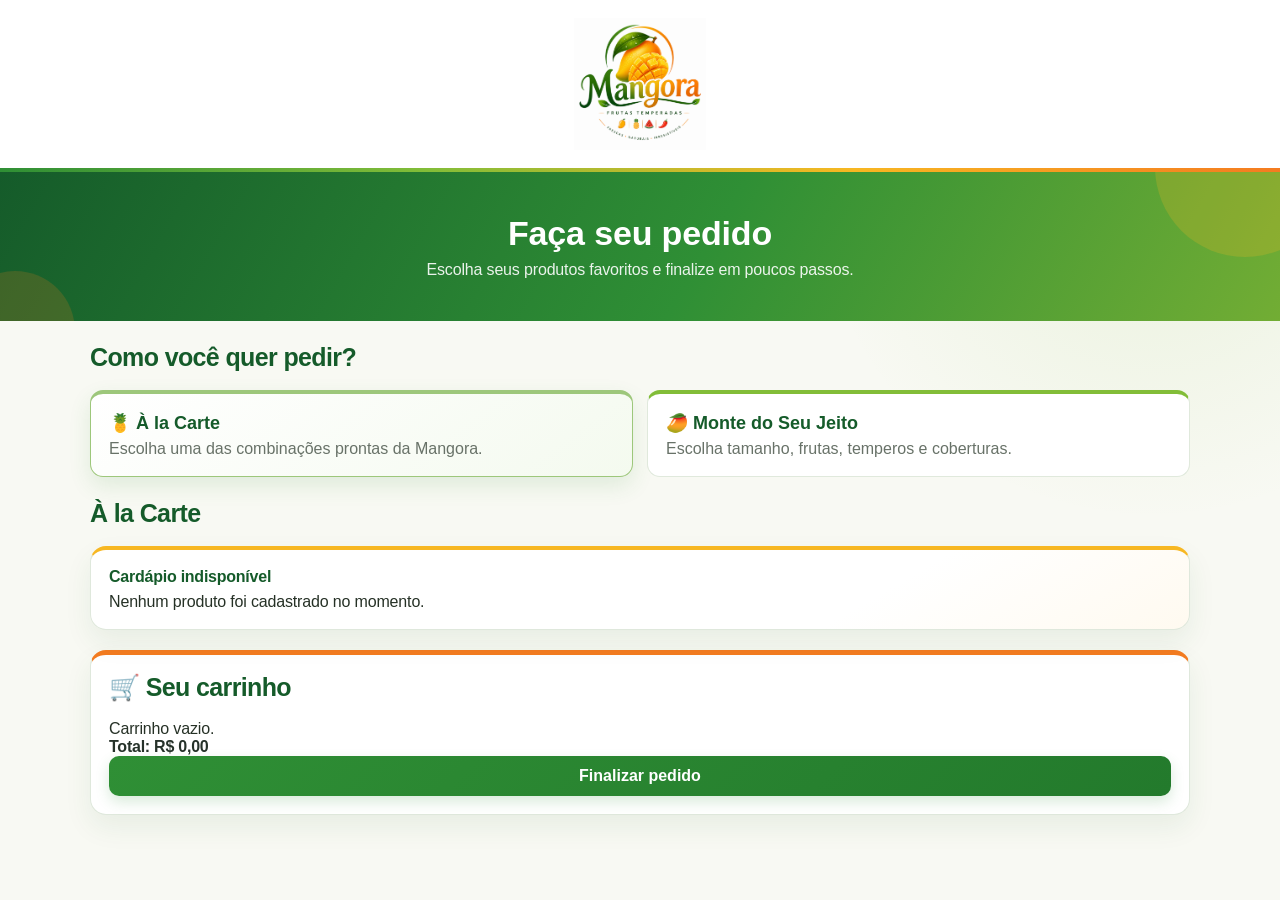
==== cliente.html @ 464d4a9b "Add files via upload" ====
<!DOCTYPE html>
<html lang="pt-BR">
<head>
  <meta charset="UTF-8">
  <meta name="viewport" content="width=device-width, initial-scale=1.0">
  <title>Mangora - Faça seu pedido</title>
  <link rel="stylesheet" href="style.css">
</head>
<body class="site-cliente">

  <header class="cliente-topo">
    <img src="img/logo.png" alt="Mangora Frutas Temperadas" class="cliente-logo">
  </header>

  <section class="hero-cliente">
    <h1>Faça seu pedido</h1>
    <p>Escolha seus produtos favoritos e finalize em poucos passos.</p>
  </section>

  <main class="cliente-main">

    <section><h2>Como você quer pedir?</h2>
      <div class="modo-pedido">
        <button class="modo-card ativo" id="btnCarte" onclick="abrirModo('carte')"><strong>🍍 À la Carte</strong><span>Escolha uma das combinações prontas da Mangora.</span></button>
        <button class="modo-card" id="btnMonte" onclick="abrirModo('monte')"><strong>🥭 Monte do Seu Jeito</strong><span>Escolha tamanho, frutas, temperos e coberturas.</span></button>
      </div>
    </section>
    <section id="areaMonte" class="configurador" style="display:none;"><h2>Monte do Seu Jeito</h2>
      <div class="passo"><h3>1. Tamanho</h3><label><input type="radio" name="tamanhoMonte" value="400" checked onchange="atualizarResumoMonte()"> 400 ml</label> <label><input type="radio" name="tamanhoMonte" value="500" onchange="atualizarResumoMonte()"> 500 ml</label></div>
      <div class="passo"><h3>2. Frutas <small>até 2 inclusas</small></h3><div id="opcoesFrutas" class="grade-opcoes"></div></div>
      <div class="passo"><h3>3. Temperos <small>até 3 inclusos</small></h3><div id="opcoesTemperos" class="grade-opcoes"></div></div>
      <div class="passo"><h3>4. Coberturas <small>até 2 inclusas</small></h3><div id="opcoesCoberturas" class="grade-opcoes"></div></div>
      <div class="resumo-monte"><h3>Resumo</h3><div id="resumoMonte"></div><strong id="precoMonte"></strong><button class="cliente-acao" onclick="adicionarMonteCarrinho()">Adicionar ao carrinho</button></div>
    </section>
    <section id="areaCarte"><h2>À la Carte</h2><div id="listaProdutos"></div></section>

    <section class="carrinho-box">
      <h2>🛒 Seu carrinho</h2>
      <div id="itensCarrinho">
        <p>Carrinho vazio.</p>
      </div>

      <h3 id="valorTotal">Total: R$ 0,00</h3>

      <button class="cliente-acao" onclick="abrirFormulario()">Finalizar pedido</button>
    </section>

    <section id="formPedido" class="form-box" style="display:none;">
      <h2>Dados do pedido</h2>

      <input id="nome" placeholder="Nome">
      <input id="telefone" placeholder="WhatsApp">
      <input id="endereco" placeholder="Endereço">

      <select id="pagamento">
        <option value="Pix">Pix</option>
        <option value="Dinheiro">Dinheiro</option>
        <option value="Cartão">Cartão</option>
      </select>

      <textarea id="observacao" placeholder="Observações do pedido"></textarea>

      <button class="cliente-acao" onclick="enviarPedido()">Enviar pedido</button>
    </section>

    <section id="confirmacaoPedido" class="confirmacao-box" style="display:none;">
      <h2>🥭 Pedido recebido!</h2>
      <h3 id="numeroPedido"></h3>
      <div class="status-box" id="statusPedido">🟢 Recebido</div>

      <button class="cliente-acao" style="margin-top:14px;" onclick="acompanharPedido()">
        Acompanhar meu pedido
      </button>
    </section>

  </main>

  <script src="cloud-config.js"></script>
  <script src="cloud-db.js"></script>
  <script src="cliente.js"></script>
  <script src="cloud-cliente.js"></script>

<div id="toastCliente" class="toast-cliente" role="status" aria-live="polite"></div>

<button id="carrinhoFlutuante" class="carrinho-flutuante" onclick="irParaCarrinho()" aria-label="Ir para o carrinho">
  🛒 <span>Carrinho</span> <strong id="contadorCarrinhoFlutuante">0</strong>
</button>
</body>
</html>
---- style.css ----
:root{
  --verde-escuro:#155b2a;
  --verde:#2f8f35;
  --verde-claro:#82bd38;
  --laranja:#f47b20;
  --amarelo:#f7b722;
  --cinza-lateral:#e8eaed;
  --cinza-fundo:#f5f6f7;
  --cinza-borda:#dde1e5;
  --texto:#242424;
  --texto-suave:#6f7479;
  --branco:#ffffff;
  --vermelho:#d84a4a;
  --sombra:0 10px 28px rgba(28,40,31,.08);
}

*{
  box-sizing:border-box;
  margin:0;
  padding:0;
}

html{
  scroll-behavior:smooth;
}

body{
  min-height:100vh;
  background:var(--cinza-fundo);
  color:var(--texto);
  font-family:Arial, Helvetica, sans-serif;
}

button,
input,
select,
textarea{
  font:inherit;
}

button{
  cursor:pointer;
}

.admin-body{
  display:flex;
}

.sidebar{
  width:250px;
  min-height:100vh;
  position:fixed;
  left:0;
  top:0;
  bottom:0;
  background:linear-gradient(180deg,#eef0f2,#e4e7e9);
  border-right:1px solid var(--cinza-borda);
  padding:20px 14px;
  display:flex;
  flex-direction:column;
  z-index:20;
}

.brand-box{
  background:var(--branco);
  border-radius:20px;
  padding:12px;
  margin-bottom:20px;
  box-shadow:0 4px 16px rgba(0,0,0,.05);
}

.brand-logo{
  width:100%;
  max-height:170px;
  object-fit:contain;
  display:block;
}

.side-nav{
  display:flex;
  flex-direction:column;
  gap:7px;
}

.nav-btn{
  width:100%;
  text-align:left;
  border:0;
  border-radius:12px;
  background:transparent;
  padding:13px 14px;
  color:var(--texto);
  font-weight:700;
  transition:.2s;
}

.nav-btn:hover{
  background:rgba(255,255,255,.72);
}

.nav-btn.ativo{
  background:var(--branco);
  color:var(--verde-escuro);
  box-shadow:0 4px 14px rgba(0,0,0,.06);
  border-right:4px solid var(--verde);
}

.sidebar-footer{
  margin-top:auto;
  color:var(--verde-escuro);
  font-size:12px;
  font-weight:700;
  text-align:center;
  padding:12px 6px 4px;
}

.app-shell{
  width:calc(100% - 250px);
  margin-left:250px;
  min-height:100vh;
  display:flex;
  flex-direction:column;
}

.topbar{
  background:var(--branco);
  border-bottom:1px solid var(--cinza-borda);
  padding:20px 28px;
  display:flex;
  align-items:center;
  justify-content:space-between;
  gap:20px;
  position:sticky;
  top:0;
  z-index:10;
}

.topbar h1{
  color:var(--verde-escuro);
  font-size:26px;
}

.topbar p{
  color:var(--texto-suave);
  margin-top:4px;
  font-size:13px;
}

.link-cliente{
  text-decoration:none;
  color:var(--branco);
  background:linear-gradient(135deg,var(--laranja),var(--amarelo));
  padding:11px 16px;
  border-radius:10px;
  font-weight:800;
  white-space:nowrap;
}

main{
  width:min(1500px,96%);
  margin:24px auto;
  flex:1;
}

.tela{
  min-height:300px;
}

.oculto{
  display:none !important;
}

h2{
  color:var(--verde-escuro);
  margin-bottom:20px;
  font-size:26px;
}

h3{
  color:var(--texto);
}

.cards{
  display:grid;
  grid-template-columns:repeat(auto-fit,minmax(190px,1fr));
  gap:16px;
  margin-bottom:20px;
}

.card{
  background:var(--branco);
  border:1px solid var(--cinza-borda);
  border-radius:18px;
  padding:20px;
  box-shadow:var(--sombra);
  border-left:6px solid var(--verde);
}

.card.laranja{
  border-left-color:var(--laranja);
}

.card.amarelo{
  border-left-color:var(--amarelo);
}

.card span{
  display:block;
  color:var(--texto-suave);
  font-size:13px;
  font-weight:700;
  margin-bottom:10px;
}

.card strong{
  color:var(--verde-escuro);
  font-size:26px;
}

.bloco{
  background:var(--branco);
  border:1px solid var(--cinza-borda);
  border-radius:18px;
  padding:20px;
  box-shadow:var(--sombra);
  margin-bottom:20px;
}

.bloco-topo{
  display:flex;
  justify-content:space-between;
  align-items:center;
  gap:12px;
  margin-bottom:14px;
}

.texto-suave{
  color:var(--texto-suave);
  line-height:1.6;
}

.formulario{
  display:flex;
  flex-wrap:wrap;
  gap:10px;
  margin:16px 0 20px;
}

input,
select,
textarea{
  border:1px solid var(--cinza-borda);
  background:var(--branco);
  border-radius:10px;
  padding:11px 12px;
  min-width:175px;
  flex:1;
}

input:focus,
select:focus,
textarea:focus{
  outline:none;
  border-color:var(--verde);
  box-shadow:0 0 0 3px rgba(47,143,53,.10);
}

.formulario button,
.final-pedido button,
.btn-secundario,
.acoes-backup button{
  border:none;
  color:var(--branco);
  background:linear-gradient(135deg,var(--verde),var(--verde-escuro));
  padding:11px 16px;
  border-radius:10px;
  font-weight:800;
}

.btn-secundario{
  background:var(--branco);
  color:var(--laranja);
  border:1px solid var(--laranja);
}

.tabela-wrap{
  overflow:auto;
}

table{
  width:100%;
  border-collapse:collapse;
  background:var(--branco);
}

th{
  background:var(--verde-escuro);
  color:var(--branco);
  padding:12px 10px;
  text-align:center;
  font-size:13px;
}

td{
  padding:12px 10px;
  text-align:center;
  border-bottom:1px solid var(--cinza-borda);
  font-size:13px;
  vertical-align:middle;
}

tbody tr:hover{
  background:#fafbfa;
}

.btn-excluir,
.btn-status,
.btn-whatsapp,
.btn-imprimir{
  border:none;
  color:white;
  padding:7px 10px;
  border-radius:8px;
  margin:2px;
  font-size:12px;
  font-weight:700;
}

.btn-excluir{ background:var(--vermelho); }
.btn-status{ background:var(--laranja); }
.btn-whatsapp{ background:#24b85a; }
.btn-imprimir{ background:#555b61; }

.final-pedido{
  margin-top:16px;
  display:flex;
  align-items:center;
  gap:12px;
  flex-wrap:wrap;
}

.final-pedido h3{
  margin-right:auto;
  color:var(--verde-escuro);
}

.grid-cozinha{
  display:grid;
  grid-template-columns:repeat(auto-fit,minmax(260px,1fr));
  gap:15px;
}

.pedido-cozinha{
  background:var(--branco);
  border:1px solid var(--cinza-borda);
  border-left:6px solid var(--laranja);
  border-radius:16px;
  padding:18px;
  box-shadow:var(--sombra);
}

.pedido-cozinha h3{
  color:var(--verde-escuro);
  margin-bottom:10px;
}

.pedido-cozinha p{
  margin:6px 0;
  line-height:1.45;
}

.pedido-cozinha button{
  margin-top:12px;
  border:none;
  background:var(--verde);
  color:white;
  padding:10px 14px;
  border-radius:9px;
  font-weight:800;
}

.acoes-backup{
  display:flex;
  gap:10px;
  margin-top:18px;
  flex-wrap:wrap;
}

.btn-arquivo{
  background:var(--laranja);
  color:white;
  padding:11px 16px;
  border-radius:10px;
  font-weight:800;
  cursor:pointer;
}

footer{
  text-align:center;
  color:var(--texto-suave);
  padding:24px 15px;
  font-size:12px;
}

/* PÁGINA DO CLIENTE */
.site-cliente{
  background:#f7f7f5;
}

.cliente-topo{
  background:var(--branco);
  border-bottom:1px solid var(--cinza-borda);
  text-align:center;
  padding:16px;
}

.cliente-logo{
  width:180px;
  max-height:120px;
  object-fit:contain;
}

.hero-cliente{
  background:linear-gradient(135deg,var(--verde-escuro),var(--verde));
  color:white;
  text-align:center;
  padding:34px 16px;
}

.hero-cliente h1{
  margin-bottom:8px;
}

.cliente-main{
  width:min(1100px,94%);
  margin:22px auto;
}

#listaProdutos{
  display:grid;
  grid-template-columns:repeat(auto-fit,minmax(220px,1fr));
  gap:16px;
}

.produto-card{
  background:white;
  border:1px solid var(--cinza-borda);
  border-radius:16px;
  box-shadow:var(--sombra);
  padding:18px;
}

.produto-card h3{
  color:var(--verde-escuro);
  margin-bottom:7px;
}

.produto-card .preco{
  font-size:22px;
  font-weight:800;
  color:var(--laranja);
  margin:10px 0;
}

.produto-card button,
.cliente-acao{
  width:100%;
  border:none;
  background:var(--verde);
  color:white;
  border-radius:10px;
  padding:11px 14px;
  font-weight:800;
}

.carrinho-box,
.form-box,
.confirmacao-box,
.acompanhar-box{
  background:white;
  border:1px solid var(--cinza-borda);
  border-radius:16px;
  padding:18px;
  box-shadow:var(--sombra);
  margin-top:20px;
}

.item-carrinho{
  border-bottom:1px solid var(--cinza-borda);
  padding:10px 0;
}

.item-carrinho:last-child{
  border-bottom:0;
}

.item-carrinho button{
  border:none;
  background:var(--vermelho);
  color:white;
  padding:6px 9px;
  border-radius:7px;
  margin-top:6px;
}

.form-box input,
.form-box select,
.form-box textarea,
.acompanhar-box input{
  width:100%;
  margin-bottom:10px;
}

.form-box textarea{
  min-height:85px;
  resize:vertical;
}

.status-box{
  padding:14px;
  border-radius:12px;
  margin-top:12px;
  background:#eef8ef;
  color:var(--verde-escuro);
  font-weight:800;
}

@media(max-width:850px){
  .sidebar{
    width:205px;
  }

  .app-shell{
    width:calc(100% - 205px);
    margin-left:205px;
  }

  .topbar{
    align-items:flex-start;
    flex-direction:column;
  }
}

@media(max-width:680px){
  .admin-body{
    display:block;
  }

  .sidebar{
    position:relative;
    width:100%;
    min-height:auto;
  }

  .brand-box{
    max-width:220px;
    margin:0 auto 16px;
  }

  .side-nav{
    display:grid;
    grid-template-columns:repeat(2,1fr);
  }

  .sidebar-footer{
    display:none;
  }

  .app-shell{
    width:100%;
    margin-left:0;
  }

  .topbar{
    position:relative;
  }

  .link-cliente{
    width:100%;
    text-align:center;
  }

  main{
    width:94%;
  }

  .formulario{
    flex-direction:column;
  }

  .formulario input,
  .formulario select,
  .formulario button{
    width:100%;
    min-width:0;
  }

  .final-pedido{
    flex-direction:column;
    align-items:stretch;
  }

  .final-pedido h3{
    margin-right:0;
  }
}
.opcoes-resumo{display:grid;gap:12px}.opcoes-resumo>div{border:1px solid var(--cinza-borda);border-radius:12px;padding:14px;background:#fafbfa}.opcoes-resumo p{color:var(--texto-suave);margin-top:5px;line-height:1.5}.modo-pedido{display:grid;grid-template-columns:repeat(2,1fr);gap:14px;margin-bottom:20px}.modo-card{border:2px solid var(--cinza-borda);background:white;border-radius:16px;padding:18px;text-align:left}.modo-card strong{display:block;color:var(--verde-escuro);font-size:18px;margin-bottom:6px}.modo-card span{color:var(--texto-suave)}.modo-card.ativo{border-color:var(--verde);box-shadow:0 7px 20px rgba(47,143,53,.12)}.configurador{background:white;border:1px solid var(--cinza-borda);border-radius:18px;padding:20px;box-shadow:var(--sombra)}.passo{padding:16px 0;border-bottom:1px solid var(--cinza-borda)}.passo h3{color:var(--verde-escuro);margin-bottom:12px}.passo h3 small{color:var(--texto-suave);font-weight:normal}.grade-opcoes{display:grid;grid-template-columns:repeat(auto-fit,minmax(170px,1fr));gap:9px}.opcao-check{border:1px solid var(--cinza-borda);border-radius:10px;padding:11px;background:#fafbfa;display:flex;align-items:center;gap:8px;cursor:pointer}.opcao-check input{flex:none;min-width:auto;accent-color:var(--verde)}.resumo-monte{margin-top:18px;background:#f4f8f4;border:1px solid #dce9dc;border-radius:14px;padding:16px}.resumo-monte p{margin:6px 0;line-height:1.45}#precoMonte{display:block;color:var(--laranja);font-size:20px;margin:12px 0}.detalhes-item{color:var(--texto-suave);font-size:12px;margin:5px 0;line-height:1.4}@media(max-width:680px){.modo-pedido{grid-template-columns:1fr}}
.produto-carte{display:flex;gap:14px;background:#fff;border:1px solid var(--cinza-borda);border-radius:16px;padding:16px;margin:12px 0;box-shadow:var(--sombra)}
.produto-carte-emoji{font-size:34px}.produto-carte-info{flex:1}.produto-carte-info h3{color:var(--verde-escuro);margin-bottom:5px}.produto-carte-info p{color:var(--texto-suave);line-height:1.45}
.tamanhos-carte{display:flex;gap:10px;flex-wrap:wrap;margin-top:12px}.tamanhos-carte button{background:#f7faf7;border:1px solid #d8e6d8;color:var(--verde-escuro);border-radius:10px;padding:10px 14px}.tamanhos-carte button strong{display:block;color:var(--laranja);margin-top:3px}
.precos-carte-admin{display:grid;gap:9px;margin:14px 0}.linha-preco-carte{display:grid;grid-template-columns:minmax(180px,1fr) 130px 130px;gap:10px;align-items:center;padding:10px;border:1px solid var(--cinza-borda);border-radius:10px;background:#fafbfa}.linha-preco-carte input{width:100%}
@media(max-width:680px){.linha-preco-carte{grid-template-columns:1fr 1fr}.linha-preco-carte strong{grid-column:1/-1}.produto-carte{align-items:flex-start}}


/* =========================================================
   MANGORA V5 - PRODUTOS CENTRALIZADOS
   ========================================================= */
.seletor-produtos-admin{
  display:grid;
  grid-template-columns:repeat(2,minmax(0,1fr));
  gap:14px;
  margin:14px 0 22px;
}

.produto-tipo-btn{
  border:2px solid var(--cinza-borda);
  background:#fff;
  border-radius:16px;
  padding:18px;
  text-align:left;
  cursor:pointer;
  transition:.2s;
}

.produto-tipo-btn strong{
  display:block;
  color:var(--verde-escuro);
  font-size:18px;
  margin-bottom:6px;
}

.produto-tipo-btn span{
  color:var(--texto-suave);
  line-height:1.4;
}

.produto-tipo-btn.ativo{
  border-color:var(--verde);
  box-shadow:0 7px 20px rgba(47,143,53,.12);
  background:#f8fbf8;
}

#produtosCarteAdmin,
#produtosMonteAdmin{
  animation:fadeProdutos .18s ease;
}

@keyframes fadeProdutos{
  from{opacity:.35;transform:translateY(4px)}
  to{opacity:1;transform:translateY(0)}
}

@media(max-width:680px){
  .seletor-produtos-admin{
    grid-template-columns:1fr;
  }
}


/* =========================================================
   MANGORA V6 - ORGANIZAÇÃO CORRETA DE PRODUTOS
   ========================================================= */
.receitas-admin{
  display:grid;
  grid-template-columns:repeat(2,minmax(0,1fr));
  gap:10px;
  margin-top:16px;
}

.receita-admin{
  border:1px solid var(--cinza-borda);
  border-radius:12px;
  background:#fafbfa;
  padding:13px;
}

.receita-admin strong{
  display:block;
  color:var(--verde-escuro);
  margin-bottom:5px;
}

.receita-admin span{
  display:block;
  color:var(--texto-suave);
  line-height:1.45;
  font-size:14px;
}

.cabecalho-bloco-produto{
  display:flex;
  justify-content:space-between;
  align-items:flex-start;
  gap:16px;
}

@media(max-width:680px){
  .receitas-admin{
    grid-template-columns:1fr;
  }
}


/* MANGORA V7 - escolha simples do modo de pedido */
.modo-pedido{
  display:grid;
  grid-template-columns:repeat(2,minmax(0,1fr));
  gap:14px;
  margin:14px 0 22px;
}
.modo-card{
  cursor:pointer;
  transition:.2s ease;
}
.modo-card.ativo{
  border-color:#2f8f35;
  background:#f6fbf6;
  box-shadow:0 7px 20px rgba(47,143,53,.14);
}
@media(max-width:680px){
  .modo-pedido{grid-template-columns:1fr;}
}


/* =========================================================
   MANGORA V8 - UX DO CLIENTE
   ========================================================= */
.toast-cliente{
  position:fixed;
  left:50%;
  bottom:92px;
  transform:translate(-50%,20px);
  z-index:9999;
  background:#155b2a;
  color:#fff;
  padding:12px 18px;
  border-radius:999px;
  font-weight:700;
  box-shadow:0 10px 30px rgba(0,0,0,.20);
  opacity:0;
  pointer-events:none;
  transition:.22s ease;
  max-width:calc(100vw - 32px);
  text-align:center;
}

.toast-cliente.mostrar{
  opacity:1;
  transform:translate(-50%,0);
}

.contador-carrinho{
  display:inline-flex;
  align-items:center;
  justify-content:center;
  min-width:26px;
  height:26px;
  padding:0 8px;
  border-radius:999px;
  background:#f47b20;
  color:#fff;
  font-size:14px;
  vertical-align:middle;
}

.carrinho-flutuante{
  display:none;
  position:fixed;
  right:16px;
  bottom:16px;
  z-index:9998;
  border:0;
  border-radius:999px;
  background:#155b2a;
  color:#fff;
  padding:13px 17px;
  font-weight:800;
  box-shadow:0 10px 28px rgba(0,0,0,.22);
  cursor:pointer;
}

.carrinho-flutuante strong{
  display:inline-flex;
  align-items:center;
  justify-content:center;
  min-width:24px;
  height:24px;
  padding:0 7px;
  margin-left:5px;
  border-radius:999px;
  background:#f47b20;
}

.carrinho-flutuante.tem-itens{
  animation:pulsoCarrinho .28s ease;
}

button.adicionado{
  background:#2f8f35 !important;
  color:#fff !important;
}

@keyframes pulsoCarrinho{
  0%{transform:scale(1)}
  50%{transform:scale(1.07)}
  100%{transform:scale(1)}
}

@media(max-width:760px){
  .carrinho-flutuante{
    display:flex;
    align-items:center;
    gap:6px;
  }

  body{
    padding-bottom:84px;
  }
}


/* MANGORA V9 - detalhes do Monte do Seu Jeito no painel */
.item-pedido-admin{
  margin-bottom:8px;
}
.item-pedido-admin:last-child{
  margin-bottom:0;
}
.detalhes-pedido-admin{
  margin-top:4px;
  padding:7px 9px;
  border-left:3px solid #f47b20;
  background:#fff8f2;
  border-radius:6px;
  font-size:13px;
  line-height:1.45;
  color:#4f5853;
}
.item-cozinha-detalhado{
  margin:10px 0;
  padding-bottom:8px;
  border-bottom:1px dashed #d7d7d7;
}
.item-cozinha-detalhado:last-child{
  border-bottom:0;
}

/* V10 - Pedido manual / PDV */
.tipo-atendimento-manual,.seletor-produto-manual{display:grid;grid-template-columns:1fr 1fr;gap:12px;margin:14px 0}
.tipo-manual{padding:14px;border:2px solid var(--cinza-borda);background:#fff;color:var(--verde-escuro);border-radius:12px;font-weight:800}
.tipo-manual.ativo{border-color:var(--verde);background:#f5fbf5}
.subtitulo-manual{margin:22px 0 8px;color:var(--verde-escuro)}
.manual-receitas{display:grid;gap:10px}
.receita-manual{display:flex;justify-content:space-between;gap:14px;align-items:center;padding:13px;border:1px solid var(--cinza-borda);border-radius:12px;background:#fafbfa}
.receita-manual strong,.receita-manual span{display:block}.receita-manual span{font-size:13px;color:var(--texto-suave);margin-top:4px}
.botoes-tamanho-manual{display:flex;gap:7px}.botoes-tamanho-manual button{min-width:92px}
.manual-grupo{margin:14px 0}.chips-manual{display:flex;flex-wrap:wrap;gap:8px;margin-top:8px}
.chips-manual label{padding:9px 11px;border:1px solid var(--cinza-borda);border-radius:999px;background:#fff;cursor:pointer}
.preco-manual{font-size:18px;font-weight:800;color:var(--verde-escuro);margin:14px 0}
.carrinho-manual-wrap{margin-top:20px}
@media(max-width:680px){.tipo-atendimento-manual,.seletor-produto-manual{grid-template-columns:1fr}.receita-manual{align-items:flex-start;flex-direction:column}.botoes-tamanho-manual{width:100%}.botoes-tamanho-manual button{flex:1}}


/* =========================================================
   MANGORA V11 - NOVO PEDIDO SEPARADO + FILTROS
   ========================================================= */
.titulo-tela-flex{
  display:flex;
  justify-content:space-between;
  align-items:flex-start;
  gap:16px;
  margin-bottom:12px;
}

.filtros-pedidos{
  display:flex;
  flex-wrap:wrap;
  gap:10px;
  margin:14px 0 20px;
}

.filtro-pedido{
  display:flex;
  align-items:center;
  gap:8px;
  border:2px solid var(--cinza-borda);
  background:#fff;
  color:var(--verde-escuro);
  border-radius:999px;
  padding:10px 15px;
  font-weight:800;
  cursor:pointer;
}

.filtro-pedido span{
  display:inline-flex;
  min-width:24px;
  height:24px;
  padding:0 7px;
  align-items:center;
  justify-content:center;
  border-radius:999px;
  background:#eef1ef;
  font-size:12px;
}

.filtro-pedido.ativo{
  border-color:var(--verde);
  background:#f5fbf5;
}

.filtro-pedido.ativo span{
  background:var(--verde);
  color:#fff;
}

.badge-atendimento{
  display:inline-block;
  padding:5px 8px;
  border-radius:999px;
  font-size:12px;
  font-weight:800;
  margin-bottom:5px;
}

.badge-atendimento.delivery{
  background:#eef8ef;
  color:#155b2a;
}

.badge-atendimento.mesa{
  background:#fff4e8;
  color:#a94e08;
}

.pedido-comanda{
  font-weight:800;
  color:#333;
  margin:2px 0;
}

.pedido-cliente{
  font-size:13px;
  color:var(--texto-suave);
}

.estado-vazio-pedidos{
  padding:22px;
  text-align:center;
  color:var(--texto-suave);
}

@media(max-width:680px){
  .filtros-pedidos{
    display:grid;
    grid-template-columns:1fr;
  }
  .filtro-pedido{
    justify-content:space-between;
  }
}

.btn-excluir-pedido{background:#fff;color:#b42318;border:1px solid #d92d20;margin-top:6px}.btn-excluir-pedido:hover{background:#fff1f0}


/* =========================================================
   MANGORA V15 - MODERNIZAÇÃO VISUAL PROFISSIONAL
   Sem alteração da lógica de dados da V14.
   ========================================================= */

:root{
  --verde-escuro:#164b2a;
  --verde:#2f8f46;
  --verde-claro:#80b941;
  --laranja:#ed7b22;
  --amarelo:#f2b72c;
  --cinza-lateral:#f0f2f1;
  --cinza-fundo:#f4f6f5;
  --cinza-borda:#e3e7e4;
  --texto:#1f2923;
  --texto-suave:#6e7771;
  --branco:#ffffff;
  --vermelho:#c9362b;
  --sombra:0 12px 32px rgba(25,54,34,.07);
  --sombra-hover:0 16px 40px rgba(25,54,34,.11);
}

body{
  background:
    radial-gradient(circle at 85% 0%, rgba(128,185,65,.07), transparent 28%),
    var(--cinza-fundo);
  font-family:Inter, "Segoe UI", Arial, Helvetica, sans-serif;
  letter-spacing:-.01em;
}

/* Sidebar */
.sidebar{
  width:238px;
  padding:18px 12px;
  background:#f8f9f8;
  border-right:1px solid #e5e9e6;
  box-shadow:4px 0 24px rgba(20,45,27,.035);
}

.brand-box{
  background:#fff;
  border:1px solid #e7ebe8;
  border-radius:18px;
  padding:10px 12px;
  margin-bottom:18px;
  box-shadow:none;
}

.brand-logo{
  max-height:132px;
}

.side-nav{
  gap:5px;
}

.nav-btn{
  position:relative;
  border-radius:11px;
  padding:12px 13px;
  font-size:13.5px;
  color:#4a554e;
  font-weight:750;
  border:1px solid transparent;
}

.nav-btn:hover{
  background:#fff;
  color:var(--verde-escuro);
  border-color:#e5e9e6;
}

.nav-btn.ativo{
  background:#edf7ef;
  color:var(--verde-escuro);
  border:1px solid #d9eadc;
  border-right:1px solid #d9eadc;
  box-shadow:none;
}

.nav-btn.ativo::before{
  content:"";
  position:absolute;
  left:-12px;
  top:9px;
  bottom:9px;
  width:4px;
  border-radius:0 5px 5px 0;
  background:var(--verde);
}

.sidebar-footer{
  border-top:1px solid #e6eae7;
  margin-top:auto;
  padding-top:15px;
  color:#748078;
  font-size:11px;
  letter-spacing:.02em;
}

/* Shell / topbar */
.app-shell{
  width:calc(100% - 238px);
  margin-left:238px;
}

.topbar{
  min-height:88px;
  padding:16px 30px;
  background:rgba(255,255,255,.94);
  backdrop-filter:blur(10px);
  border-bottom:1px solid #e9ecea;
}

.topbar-copy{
  min-width:0;
}

.topbar-eyebrow,
.section-kicker{
  display:block;
  color:var(--verde);
  font-size:10.5px;
  font-weight:900;
  letter-spacing:.13em;
  margin-bottom:4px;
}

.topbar h1{
  font-size:23px;
  line-height:1.12;
  color:#173d27;
}

.topbar p{
  font-size:12.5px;
  margin-top:4px;
}

.topbar-actions{
  display:flex;
  align-items:center;
  gap:10px;
}

.versao-pill{
  border:1px solid #dce7df;
  background:#f4f8f5;
  color:var(--verde-escuro);
  border-radius:999px;
  padding:7px 10px;
  font-size:11px;
  font-weight:900;
}

.link-cliente{
  background:var(--verde-escuro);
  border:1px solid var(--verde-escuro);
  box-shadow:0 6px 15px rgba(22,75,42,.12);
  padding:10px 14px;
  border-radius:9px;
  font-size:12.5px;
}

.link-cliente:hover{
  background:#103b20;
}

main{
  width:min(1480px,94%);
  margin:26px auto 34px;
}

.section-heading{
  display:flex;
  justify-content:space-between;
  align-items:flex-end;
  gap:20px;
  margin-bottom:20px;
}

.section-heading h2,
.titulo-tela-flex h2{
  margin-bottom:4px;
}

.section-heading p,
.titulo-tela-flex p{
  color:var(--texto-suave);
  font-size:13px;
}

h2{
  font-size:25px;
  letter-spacing:-.025em;
  color:#173d27;
  margin-bottom:18px;
}

h3{
  font-size:16px;
  letter-spacing:-.015em;
  color:#26322a;
}

/* Cards */
.cards{
  gap:14px;
  margin-bottom:18px;
}

.card{
  position:relative;
  overflow:hidden;
  min-height:124px;
  border:1px solid #e6eae7;
  border-left:1px solid #e6eae7;
  border-radius:15px;
  padding:18px;
  box-shadow:none;
  transition:.2s ease;
}

.card:hover{
  transform:translateY(-2px);
  box-shadow:var(--sombra-hover);
}

.dashboard-card::after{
  content:"";
  position:absolute;
  width:62px;
  height:62px;
  border-radius:50%;
  right:-18px;
  top:-18px;
  background:rgba(47,143,70,.07);
}

.dashboard-card.laranja::after{background:rgba(237,123,34,.08)}
.dashboard-card.amarelo::after{background:rgba(242,183,44,.10)}

.card span{
  font-size:11.5px;
  text-transform:uppercase;
  letter-spacing:.06em;
  margin-bottom:13px;
}

.card strong{
  display:block;
  max-width:100%;
  color:#173d27;
  font-size:25px;
  line-height:1.1;
}

/* Main panels */
.bloco{
  border:1px solid #e6eae7;
  border-radius:15px;
  padding:19px;
  box-shadow:none;
  margin-bottom:18px;
}

.bloco:hover{
  box-shadow:0 10px 30px rgba(25,54,34,.045);
}

.bloco-topo{
  padding-bottom:12px;
  border-bottom:1px solid #eef0ef;
  margin-bottom:14px;
}

/* Forms */
.formulario{
  gap:9px;
}

input,
select,
textarea{
  min-height:42px;
  border:1px solid #dfe5e1;
  border-radius:9px;
  padding:10px 11px;
  color:#253028;
  box-shadow:0 1px 1px rgba(0,0,0,.015);
}

input::placeholder,
textarea::placeholder{
  color:#9aa19c;
}

input:focus,
select:focus,
textarea:focus{
  border-color:#73ae7e;
  box-shadow:0 0 0 3px rgba(47,143,70,.10);
}

button{
  transition:transform .12s ease, box-shadow .12s ease, background .12s ease;
}

button:active{
  transform:translateY(1px);
}

.formulario button,
.final-pedido button,
.acoes-backup button{
  background:var(--verde-escuro);
  border-radius:9px;
  box-shadow:none;
}

.formulario button:hover,
.final-pedido button:hover,
.acoes-backup button:hover{
  background:#103b20;
}

/* Tables */
.tabela-wrap{
  border:1px solid #e6eae7;
  border-radius:12px;
  background:#fff;
}

table{
  border-collapse:separate;
  border-spacing:0;
}

th{
  background:#f7f9f7;
  color:#617067;
  border-bottom:1px solid #dfe5e1;
  padding:11px 10px;
  font-size:10.5px;
  text-transform:uppercase;
  letter-spacing:.055em;
  font-weight:900;
}

th:first-child{border-top-left-radius:11px}
th:last-child{border-top-right-radius:11px}

td{
  padding:13px 10px;
  border-bottom:1px solid #edf0ee;
  font-size:12.5px;
  color:#37423b;
}

tbody tr:last-child td{
  border-bottom:0;
}

tbody tr:hover{
  background:#fbfcfb;
}

/* Action buttons */
.btn-excluir,
.btn-status,
.btn-whatsapp,
.btn-imprimir,
.btn-excluir-pedido{
  border-radius:7px;
  padding:7px 9px;
  font-size:11px;
  font-weight:850;
}

.btn-status{
  background:#fff5e9;
  color:#a64b0b;
  border:1px solid #f2d3af;
}

.btn-whatsapp{
  background:#eefaf2;
  color:#158143;
  border:1px solid #cbead5;
}

.btn-imprimir{
  background:#f1f3f2;
  color:#4d5851;
  border:1px solid #dfe4e1;
}

.btn-excluir,
.btn-excluir-pedido{
  background:#fff3f2;
  color:#b72e24;
  border:1px solid #f0c9c6;
}

.btn-status:hover{background:#ffecd7}
.btn-whatsapp:hover{background:#e3f7e9}
.btn-imprimir:hover{background:#e8ebe9}
.btn-excluir:hover,
.btn-excluir-pedido:hover{background:#fde8e6}

/* Secondary button */
.btn-secundario{
  border:1px solid #dce5df;
  background:#fff;
  color:var(--verde-escuro);
  border-radius:8px;
  font-size:11.5px;
  padding:8px 11px;
}

.btn-secundario:hover{
  background:#f3f8f4;
}

/* Product selectors */
.produto-tipo-btn,
.modo-card,
.tipo-manual{
  border:1px solid #e2e7e4;
  border-radius:13px;
  box-shadow:none;
}

.produto-tipo-btn:hover,
.modo-card:hover,
.tipo-manual:hover{
  border-color:#bcd5c1;
  background:#fafcfa;
}

.produto-tipo-btn.ativo,
.modo-card.ativo,
.tipo-manual.ativo{
  background:#edf7ef;
  border-color:#a9cfb1;
  box-shadow:inset 0 0 0 1px rgba(47,143,70,.08);
}

.receita-admin,
.opcoes-resumo>div,
.receita-manual{
  background:#fbfcfb;
  border-color:#e4e8e5;
}

.receita-admin:hover,
.receita-manual:hover{
  border-color:#cddbd0;
}

/* Filters */
.filtros-pedidos{
  margin-top:8px;
}

.filtro-pedido{
  border:1px solid #e0e6e2;
  background:#fff;
  border-radius:9px;
  padding:9px 12px;
  font-size:12px;
}

.filtro-pedido.ativo{
  background:#edf7ef;
  border-color:#afd0b5;
  color:#173d27;
}

.filtro-pedido span{
  height:21px;
  min-width:21px;
  font-size:10.5px;
}

/* Manual order / PDV light polish */
.tipo-atendimento-manual,
.seletor-produto-manual{
  gap:10px;
}

.tipo-manual{
  min-height:54px;
}

.subtitulo-manual{
  font-size:13px;
  text-transform:uppercase;
  letter-spacing:.05em;
  color:#627068;
}

.receita-manual{
  padding:12px 13px;
}

.botoes-tamanho-manual button{
  background:#f2f8f3;
  color:#174c2a;
  border:1px solid #d4e4d7;
  border-radius:8px;
}

.botoes-tamanho-manual button:hover{
  background:#e8f4ea;
}

.chips-manual label{
  border:1px solid #e0e5e2;
  background:#fbfcfb;
  font-size:12px;
  padding:8px 10px;
}

.preco-manual{
  font-size:17px;
}

/* Kitchen */
.grid-cozinha{
  gap:13px;
}

.pedido-cozinha{
  border:1px solid #e3e8e5;
  border-left:4px solid var(--laranja);
  border-radius:14px;
  padding:16px;
  box-shadow:none;
}

.pedido-cozinha:hover{
  box-shadow:var(--sombra);
}

.pedido-cozinha button{
  background:var(--verde-escuro);
  border-radius:8px;
  font-size:12px;
}

/* Badges */
.badge-atendimento{
  padding:5px 8px;
  font-size:10.5px;
  letter-spacing:.03em;
}

.badge-atendimento.delivery{
  background:#ecf7ef;
  color:#176033;
}

.badge-atendimento.mesa{
  background:#fff3e6;
  color:#a45210;
}

/* Finance / configuration */
.linha-preco-carte{
  background:#fbfcfb;
  border-color:#e5e9e6;
}

.opcoes-resumo{
  grid-template-columns:repeat(3,minmax(0,1fr));
}

/* Empty states */
.estado-vazio-pedidos{
  padding:28px 20px;
  font-size:12.5px;
}

/* Desktop density */
@media(min-width:1100px){
  .dashboard-cards{
    grid-template-columns:repeat(4,1fr);
  }
}

/* Tablet */
@media(max-width:850px){
  .sidebar{
    width:205px;
  }
  .app-shell{
    width:calc(100% - 205px);
    margin-left:205px;
  }
  .topbar-actions{
    width:100%;
    justify-content:space-between;
  }
  .opcoes-resumo{
    grid-template-columns:1fr;
  }
}

/* Mobile */
@media(max-width:680px){
  .sidebar{
    padding:12px;
    background:#fff;
    border-bottom:1px solid #e4e8e5;
  }

  .brand-box{
    max-width:180px;
    border:0;
    padding:4px;
  }

  .side-nav{
    grid-template-columns:repeat(2,minmax(0,1fr));
    gap:6px;
  }

  .nav-btn{
    font-size:12px;
    padding:10px;
    border:1px solid #edf0ee;
    background:#fafbfa;
  }

  .nav-btn.ativo::before{
    display:none;
  }

  .topbar{
    padding:15px 18px;
  }

  .topbar-actions{
    align-items:stretch;
  }

  .versao-pill{
    display:none;
  }

  main{
    width:92%;
    margin-top:18px;
  }

  .section-heading{
    align-items:flex-start;
    flex-direction:column;
  }

  .card{
    min-height:105px;
  }

  .tabela-wrap{
    border-radius:9px;
  }

  td,th{
    white-space:nowrap;
  }
}


/* =========================================================
   MANGORA V16 - CONFIABILIDADE OPERACIONAL
   ========================================================= */

.filtros-financeiro{
  display:flex;
  flex-wrap:wrap;
  gap:8px;
  margin:0 0 16px;
}

.filtro-fin{
  background:#fff;
  color:#506057;
  border:1px solid #dfe6e1;
  border-radius:9px;
  padding:8px 13px;
  font-size:12px;
  font-weight:800;
}

.filtro-fin:hover{
  background:#f6faf7;
  border-color:#cbdacf;
}

.filtro-fin.ativo{
  background:#edf7ef;
  color:#164b2a;
  border-color:#afd0b5;
}

.btn-cancelar-pedido{
  background:#fff7ed;
  color:#a64b0b;
  border:1px solid #f0c99d;
  border-radius:7px;
  padding:7px 9px;
  font-size:11px;
  font-weight:850;
  margin-top:6px;
}

.btn-cancelar-pedido:hover{
  background:#ffedd5;
}

.status-cancelado{
  display:inline-flex;
  align-items:center;
  border-radius:999px;
  padding:5px 9px;
  background:#fff0ef;
  color:#b42318;
  border:1px solid #f2c8c4;
  font-size:11px;
  font-weight:900;
}

.motivo-cancelamento{
  max-width:220px;
  margin-top:5px;
  color:#8d4a43;
  font-size:10.5px;
  line-height:1.3;
}

.id-tecnico{
  margin-top:4px;
  color:#9aa29d;
  font-size:9px;
  font-weight:600;
}

@media(max-width:680px){
  .filtros-financeiro{
    display:grid;
    grid-template-columns:repeat(2,minmax(0,1fr));
  }
}


/* =========================================================
   MANGORA V17 - IDENTIDADE VISUAL OFICIAL
   Paleta baseada na logo: verde, verde-lima, laranja e amarelo
   ========================================================= */

:root{
  --verde-escuro:#155B2A;
  --verde:#2F8F35;
  --verde-claro:#82BD38;
  --laranja:#F47B20;
  --amarelo:#F7B722;
  --creme:#FFF9ED;
  --verde-nevoa:#F1F8EE;
  --texto:#263126;
  --texto-suave:#687268;
  --cinza-fundo:#F7F8F4;
  --cinza-borda:#DDE6D9;
  --branco:#FFFFFF;
  --vermelho:#D84A4A;
  --sombra:0 12px 30px rgba(21,91,42,.09);
}

/* ---------- PAINEL DA LOJA ---------- */
.admin-body{
  background:
    radial-gradient(circle at 88% 4%,rgba(247,183,34,.12),transparent 24%),
    radial-gradient(circle at 70% 100%,rgba(130,189,56,.08),transparent 28%),
    var(--cinza-fundo);
}

.sidebar{
  background:linear-gradient(180deg,#174f29 0%,#155b2a 56%,#124923 100%);
  border-right:0;
  box-shadow:6px 0 24px rgba(17,65,31,.12);
}

.brand-box{
  background:#fff;
  border:0;
  box-shadow:0 10px 24px rgba(0,0,0,.12);
}

.nav-btn{
  color:rgba(255,255,255,.88);
}

.nav-btn:hover{
  color:#fff;
  background:rgba(255,255,255,.10);
  border-color:rgba(255,255,255,.10);
}

.nav-btn.ativo{
  color:#174f29;
  background:linear-gradient(90deg,#fff 0%,#f8fff4 100%);
  border-color:transparent;
  box-shadow:0 8px 20px rgba(0,0,0,.12);
}

.nav-btn.ativo::before{
  background:var(--amarelo);
}

.sidebar-footer{
  color:rgba(255,255,255,.78);
  border-top:1px solid rgba(255,255,255,.13);
}

.topbar{
  background:rgba(255,255,255,.96);
  border-bottom:3px solid transparent;
  border-image:linear-gradient(90deg,var(--verde),var(--verde-claro),var(--amarelo),var(--laranja)) 1;
}

.topbar-eyebrow,
.section-kicker{
  color:var(--laranja);
}

.versao-pill{
  color:var(--verde-escuro);
  background:#eef8e9;
  border-color:#cfe4c7;
}

.link-cliente{
  background:linear-gradient(135deg,var(--laranja),var(--amarelo));
  color:#fff;
  border:0;
  box-shadow:0 7px 18px rgba(244,123,32,.24);
}

.link-cliente:hover{
  background:linear-gradient(135deg,#e66d14,#efab13);
}

.card{
  border-color:#e1e9de;
}

.dashboard-card.card-pedidos{
  border-top:4px solid var(--verde);
  background:linear-gradient(145deg,#fff,#f4fbf1);
}

.dashboard-card.card-vendas{
  border-top:4px solid var(--laranja);
  background:linear-gradient(145deg,#fff,#fff7ef);
}

.dashboard-card.card-clientes{
  border-top:4px solid var(--amarelo);
  background:linear-gradient(145deg,#fff,#fffbea);
}

.dashboard-card.card-destaque{
  border-top:4px solid var(--verde-claro);
  background:linear-gradient(145deg,#fff,#f7fce9);
}

.dashboard-card.card-pedidos::after{background:rgba(47,143,53,.11)}
.dashboard-card.card-vendas::after{background:rgba(244,123,32,.12)}
.dashboard-card.card-clientes::after{background:rgba(247,183,34,.16)}
.dashboard-card.card-destaque::after{background:rgba(130,189,56,.14)}

.bloco{
  border-color:#e2e9df;
}

.bloco-topo{
  border-bottom-color:#edf2ea;
}

.formulario button,
.final-pedido button,
.acoes-backup button,
.pedido-cozinha button{
  background:linear-gradient(135deg,var(--verde),var(--verde-escuro));
  box-shadow:0 6px 14px rgba(21,91,42,.14);
}

.formulario button:hover,
.final-pedido button:hover,
.acoes-backup button:hover,
.pedido-cozinha button:hover{
  background:linear-gradient(135deg,#277f2d,#124923);
}

input:focus,
select:focus,
textarea:focus{
  border-color:var(--verde-claro);
  box-shadow:0 0 0 3px rgba(130,189,56,.16);
}

th{
  background:#f1f7ed;
  color:#45604a;
}

tbody tr:hover{
  background:#fbfdf8;
}

.produto-tipo-btn.ativo,
.modo-card.ativo,
.tipo-manual.ativo{
  background:linear-gradient(135deg,#f0f9ed,#fff9e9);
  border-color:#a8ce82;
}

.botoes-tamanho-manual button{
  background:#fff8e9;
  color:#7c4b05;
  border-color:#f1d493;
}

.botoes-tamanho-manual button:hover{
  background:#ffefc7;
}

.pedido-cozinha{
  border-left-color:var(--laranja);
  background:linear-gradient(145deg,#fff,#fffaf4);
}

.filtro-pedido.ativo,
.filtro-fin.ativo{
  background:#eef8e9;
  border-color:#a9cf8d;
  color:var(--verde-escuro);
}

/* ---------- ÁREA DO CLIENTE ---------- */
.site-cliente{
  background:
    radial-gradient(circle at 10% 4%,rgba(247,183,34,.16),transparent 20%),
    radial-gradient(circle at 90% 20%,rgba(130,189,56,.12),transparent 25%),
    #f8f9f3;
}

.cliente-topo{
  position:relative;
  background:#fff;
  border-bottom:0;
  padding:18px 16px;
}

.cliente-topo::after{
  content:"";
  position:absolute;
  left:0;right:0;bottom:0;
  height:4px;
  background:linear-gradient(90deg,var(--verde),var(--verde-claro),var(--amarelo),var(--laranja));
}

.cliente-logo{
  width:200px;
  max-height:132px;
}

.hero-cliente{
  position:relative;
  overflow:hidden;
  background:linear-gradient(120deg,#155b2a 0%,#2f8f35 55%,#72ad34 100%);
  padding:42px 16px;
}

.hero-cliente::before,
.hero-cliente::after{
  content:"";
  position:absolute;
  border-radius:50%;
  pointer-events:none;
}

.hero-cliente::before{
  width:180px;height:180px;
  right:-55px;top:-95px;
  background:rgba(247,183,34,.22);
}

.hero-cliente::after{
  width:120px;height:120px;
  left:-45px;bottom:-70px;
  background:rgba(244,123,32,.18);
}

.hero-cliente h1{
  position:relative;
  z-index:1;
  color:#fff;
  font-size:34px;
}

.hero-cliente p{
  position:relative;
  z-index:1;
  color:rgba(255,255,255,.9);
}

.cliente-main h2{
  color:var(--verde-escuro);
}

.modo-card{
  position:relative;
  overflow:hidden;
  background:#fff;
  border-color:#e0e9dc;
}

.modo-card:first-child{
  border-top:4px solid var(--laranja);
}

.modo-card:last-child{
  border-top:4px solid var(--verde-claro);
}

.modo-card:hover{
  transform:translateY(-2px);
  box-shadow:0 10px 24px rgba(21,91,42,.10);
}

.modo-card.ativo{
  background:linear-gradient(145deg,#fff,#f4faef);
  border-color:#9dc77b;
  box-shadow:0 9px 22px rgba(47,143,53,.12);
}

.configurador,
.produto-card,
.carrinho-box,
.form-box,
.confirmacao-box,
.acompanhar-box{
  border-color:#dfe8dc;
  box-shadow:0 12px 28px rgba(21,91,42,.075);
}

.produto-card{
  position:relative;
  overflow:hidden;
  border-top:4px solid var(--amarelo);
  background:linear-gradient(150deg,#fff 70%,#fffaf0);
}

.produto-card:nth-child(3n+2){
  border-top-color:var(--laranja);
}

.produto-card:nth-child(3n){
  border-top-color:var(--verde-claro);
}

.produto-card .preco{
  color:var(--laranja);
}

.produto-card button,
.cliente-acao{
  background:linear-gradient(135deg,var(--verde),#237a2c);
  box-shadow:0 6px 14px rgba(47,143,53,.18);
}

.produto-card button:hover,
.cliente-acao:hover{
  background:linear-gradient(135deg,#267d2d,#155b2a);
}

.resumo-monte{
  background:linear-gradient(145deg,#f3faef,#fff9e9);
  border-color:#d6e8c8;
}

#precoMonte{
  color:var(--laranja);
}

.opcao-check{
  background:#fff;
  border-color:#dfe7dc;
}

.opcao-check:hover{
  border-color:var(--verde-claro);
  background:#f7fbed;
}

.opcao-check:has(input:checked){
  background:#eff8e9;
  border-color:#91c26d;
  color:var(--verde-escuro);
}

.carrinho-box{
  border-top:5px solid var(--laranja);
}

.form-box{
  border-top:5px solid var(--verde);
}

.confirmacao-box{
  border-top:5px solid var(--amarelo);
  background:linear-gradient(145deg,#fff,#fffbed);
}

.status-box{
  background:#eef8e9;
  border:1px solid #cfe5c3;
  color:var(--verde-escuro);
}

.toast-cliente{
  background:#174f29;
  box-shadow:0 10px 24px rgba(21,91,42,.25);
}

.carrinho-flutuante{
  background:linear-gradient(135deg,var(--laranja),var(--amarelo));
  color:#fff;
  box-shadow:0 10px 24px rgba(244,123,32,.30);
}

.carrinho-flutuante strong{
  background:#fff;
  color:var(--verde-escuro);
}

@media(max-width:680px){
  .sidebar{
    background:#155b2a;
  }

  .nav-btn{
    color:#fff;
    background:rgba(255,255,255,.06);
    border-color:rgba(255,255,255,.09);
  }

  .nav-btn.ativo{
    color:#155b2a;
    background:#fff;
  }

  .hero-cliente{
    padding:34px 16px;
  }

  .hero-cliente h1{
    font-size:29px;
  }
}


/* =========================================================
   MANGORA V18 CLOUD - LOGIN E ACESSO ADMINISTRATIVO
   ========================================================= */
.btn-sair-cloud{
  border:1px solid #d8e3d5;
  background:#fff;
  color:#155b2a;
  border-radius:9px;
  padding:9px 13px;
  font-size:12px;
  font-weight:850;
  cursor:pointer;
}

.btn-sair-cloud:hover{
  background:#f3f8f0;
}

.login-body{
  min-height:100vh;
  margin:0;
  display:grid;
  place-items:center;
  padding:20px;
  background:
    radial-gradient(circle at 12% 10%,rgba(247,183,34,.20),transparent 25%),
    radial-gradient(circle at 90% 90%,rgba(130,189,56,.18),transparent 30%),
    linear-gradient(145deg,#f8faf4,#eef6e9);
  font-family:Arial,Helvetica,sans-serif;
}

.login-shell{
  width:min(100%,430px);
}

.login-card{
  background:#fff;
  border:1px solid #dde7d8;
  border-top:5px solid #f47b20;
  border-radius:20px;
  box-shadow:0 22px 55px rgba(21,91,42,.14);
  padding:30px;
}

.login-logo{
  display:block;
  width:190px;
  max-width:70%;
  margin:0 auto 18px;
}

.login-kicker{
  display:block;
  text-align:center;
  color:#f47b20;
  font-size:11px;
  font-weight:900;
  letter-spacing:.12em;
}

.login-card h1{
  text-align:center;
  color:#155b2a;
  margin:8px 0 6px;
}

.login-card>p{
  text-align:center;
  color:#687268;
  margin:0 0 22px;
}

.login-card label{
  display:block;
  margin:13px 0 6px;
  color:#354238;
  font-size:12px;
  font-weight:800;
}

.login-card input{
  width:100%;
  box-sizing:border-box;
  border:1px solid #dce5d9;
  border-radius:10px;
  padding:12px;
  font-size:14px;
}

.login-card input:focus{
  outline:none;
  border-color:#82bd38;
  box-shadow:0 0 0 3px rgba(130,189,56,.16);
}

.login-card button[type="submit"]{
  width:100%;
  margin-top:18px;
  border:0;
  border-radius:10px;
  padding:13px;
  background:linear-gradient(135deg,#2f8f35,#155b2a);
  color:#fff;
  font-size:14px;
  font-weight:900;
  cursor:pointer;
}

.login-card button[type="submit"]:disabled{
  opacity:.65;
  cursor:wait;
}

.login-mensagem{
  min-height:20px;
  margin-top:12px;
  color:#b42318;
  text-align:center;
  font-size:12px;
  font-weight:700;
}

.login-voltar{
  display:block;
  margin-top:18px;
  text-align:center;
  color:#2f8f35;
  text-decoration:none;
  font-size:12px;
  font-weight:800;
}


/* V18 CLOUD ETAPA 2 */
.status-cloud{
  display:inline-flex;
  align-items:center;
  gap:6px;
  background:#edf8ee;
  border:1px solid #c9e2ca;
  color:#155b2a;
  border-radius:999px;
  padding:7px 10px;
  font-size:10.5px;
  font-weight:850;
  white-space:nowrap;
}
.status-cloud::before{
  content:"";
  width:7px;height:7px;border-radius:50%;
  background:#2f8f35;
  box-shadow:0 0 0 3px rgba(47,143,53,.12);
}
.status-cloud.offline{
  background:#fff1ef;
  border-color:#efc8c4;
  color:#a33429;
}
.status-cloud.offline::before{
  background:#d84a4a;
}
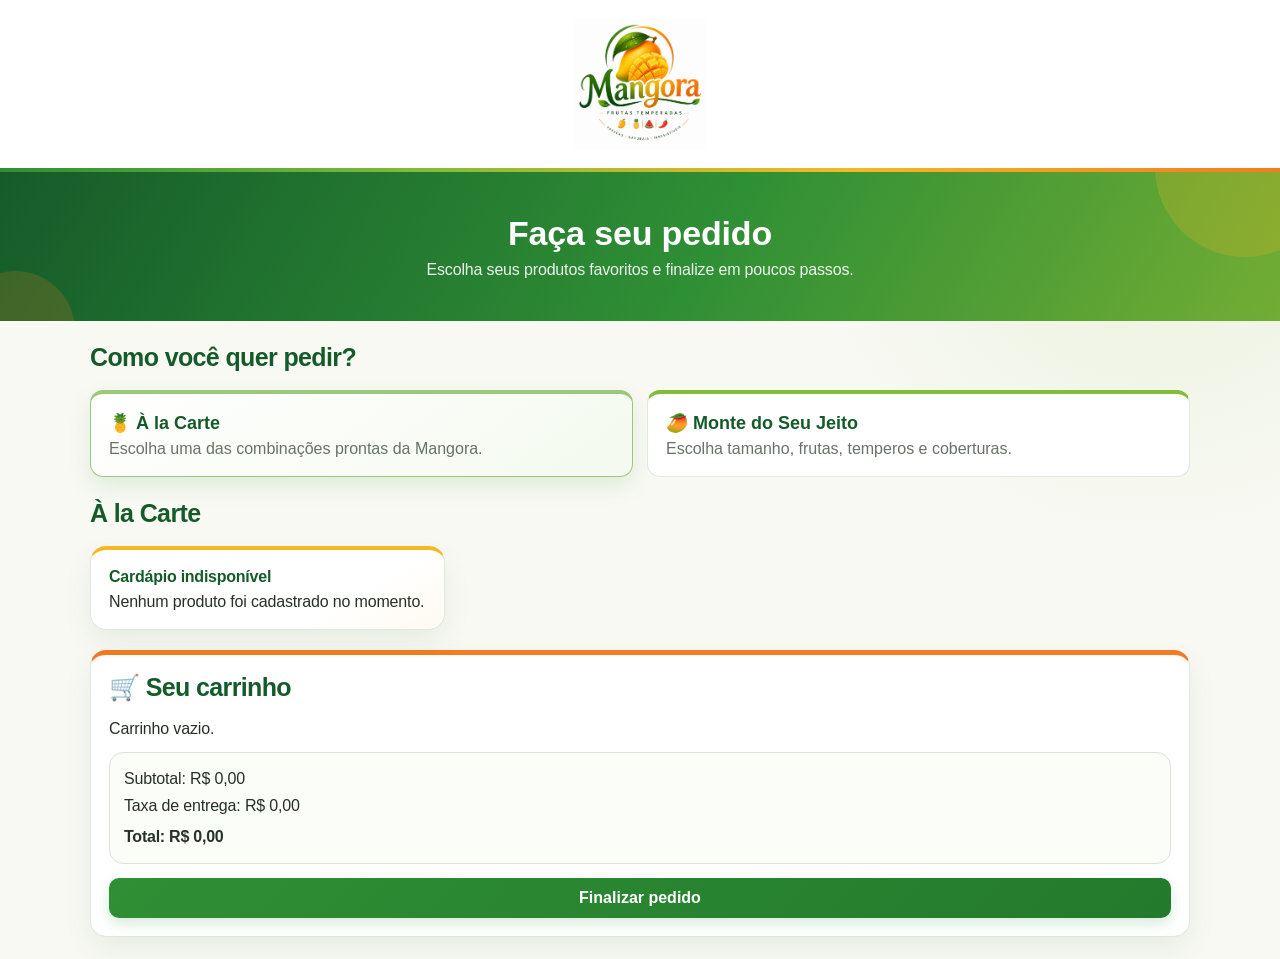
==== commit 533f6289: "Add files via upload" ====
--- a/cliente.html
+++ b/cliente.html
@@ -5,6 +5,31 @@
   <meta name="viewport" content="width=device-width, initial-scale=1.0">
   <title>Mangora - Faça seu pedido</title>
   <link rel="stylesheet" href="style.css">
+
+  <style>
+    /* Mangora V19 - imagens do cardápio; sem alterar lógica de pedidos */
+    #listaProdutos{display:grid;grid-template-columns:repeat(3,minmax(0,1fr));gap:18px;align-items:stretch}
+    .produto-carte-com-imagem{display:flex;flex-direction:column;overflow:hidden;padding:0!important;background:#fff;border-radius:18px;border:1px solid rgba(20,92,42,.14);box-shadow:0 8px 24px rgba(28,69,38,.08)}
+    .produto-carte-imagem-wrap{width:100%;aspect-ratio:1/1;overflow:hidden;background:#f6f7f2;border-bottom:1px solid rgba(20,92,42,.10)}
+    .produto-carte-imagem{width:100%;height:100%;display:block;object-fit:cover;transition:transform .25s ease}
+    .produto-carte-com-imagem:hover .produto-carte-imagem{transform:scale(1.02)}
+    .produto-carte-com-imagem .produto-carte-info{padding:16px;display:flex;flex-direction:column;flex:1}
+    .produto-carte-com-imagem .produto-carte-info h3{margin:0 0 7px}.produto-carte-com-imagem .produto-carte-info p{margin:0 0 14px;line-height:1.45;flex:1}
+    .produto-carte-com-imagem .tamanhos-carte{margin-top:auto}
+    .monte-vitrine{max-width:700px;margin:0 auto 20px;border-radius:18px;overflow:hidden;box-shadow:0 8px 24px rgba(28,69,38,.10)}
+    .monte-vitrine img{display:block;width:100%;height:auto}
+    @media(max-width:900px){#listaProdutos{grid-template-columns:repeat(2,minmax(0,1fr))}}
+    @media(max-width:600px){#listaProdutos{grid-template-columns:1fr;gap:16px}.produto-carte-com-imagem{max-width:430px;width:100%;margin:0 auto}.produto-carte-imagem-wrap{aspect-ratio:4/3}.monte-vitrine{border-radius:14px}}
+  </style>
+
+  <style>
+    .resumo-valores-entrega{margin:14px 0;padding:12px 14px;border:1px solid #d9e6d5;border-radius:14px;background:#fbfdf8;line-height:1.7}
+    .resumo-valores-entrega h3{margin:4px 0 0}
+    .pix-box-cliente,.pix-confirmacao{margin:12px 0;padding:14px;border:1px solid #b9d6b2;border-radius:14px;background:#f3faef;display:grid;gap:8px}
+    .pix-chave-linha{display:flex;gap:8px;align-items:center;flex-wrap:wrap}
+    .pix-chave-linha code{font-size:16px;font-weight:800;padding:8px 10px;background:#fff;border:1px dashed #7aad6d;border-radius:10px}
+    .btn-copiar-pix{border:0;border-radius:10px;padding:9px 12px;background:#1f7a35;color:#fff;font-weight:800;cursor:pointer}
+  </style>
 </head>
 <body class="site-cliente">
 
@@ -25,7 +50,7 @@
         <button class="modo-card" id="btnMonte" onclick="abrirModo('monte')"><strong>🥭 Monte do Seu Jeito</strong><span>Escolha tamanho, frutas, temperos e coberturas.</span></button>
       </div>
     </section>
-    <section id="areaMonte" class="configurador" style="display:none;"><h2>Monte do Seu Jeito</h2>
+    <section id="areaMonte" class="configurador" style="display:none;"><h2>Monte do Seu Jeito</h2><div class="monte-vitrine"><img src="img/produtos/monte-seu-jeito.webp" alt="Monte do Seu Jeito" loading="lazy"></div>
       <div class="passo"><h3>1. Tamanho</h3><label><input type="radio" name="tamanhoMonte" value="400" checked onchange="atualizarResumoMonte()"> 400 ml</label> <label><input type="radio" name="tamanhoMonte" value="500" onchange="atualizarResumoMonte()"> 500 ml</label></div>
       <div class="passo"><h3>2. Frutas <small>até 2 inclusas</small></h3><div id="opcoesFrutas" class="grade-opcoes"></div></div>
       <div class="passo"><h3>3. Temperos <small>até 3 inclusos</small></h3><div id="opcoesTemperos" class="grade-opcoes"></div></div>
@@ -40,7 +65,11 @@
         <p>Carrinho vazio.</p>
       </div>
 
-      <h3 id="valorTotal">Total: R$ 0,00</h3>
+      <div class="resumo-valores-entrega">
+        <div id="valorSubtotal">Subtotal: R$ 0,00</div>
+        <div id="valorEntrega">Taxa de entrega: R$ 0,00</div>
+        <h3 id="valorTotal">Total: R$ 0,00</h3>
+      </div>
 
       <button class="cliente-acao" onclick="abrirFormulario()">Finalizar pedido</button>
     </section>
@@ -52,11 +81,22 @@
       <input id="telefone" placeholder="WhatsApp">
       <input id="endereco" placeholder="Endereço">
 
-      <select id="pagamento">
-        <option value="Pix">Pix</option>
+      <label for="pagamento"><strong>Forma de pagamento</strong></label>
+      <select id="pagamento" onchange="atualizarPagamentoCliente()">
+        <option value="Pix">PIX</option>
         <option value="Dinheiro">Dinheiro</option>
         <option value="Cartão">Cartão</option>
       </select>
+
+      <div id="boxPixCliente" class="pix-box-cliente">
+        <strong>Pagamento por PIX</strong>
+        <span>Chave PIX (celular):</span>
+        <div class="pix-chave-linha">
+          <code id="chavePixCliente">43999649635</code>
+          <button type="button" class="btn-copiar-pix" onclick="copiarChavePix()">Copiar chave</button>
+        </div>
+        <small>Após enviar o pedido, realize o PIX. A confirmação do pagamento é feita pela loja.</small>
+      </div>
 
       <textarea id="observacao" placeholder="Observações do pedido"></textarea>
 
@@ -67,6 +107,7 @@
       <h2>🥭 Pedido recebido!</h2>
       <h3 id="numeroPedido"></h3>
       <div class="status-box" id="statusPedido">🟢 Recebido</div>
+      <div id="resumoPagamentoConfirmacao" class="pix-confirmacao" style="display:none;"></div>
 
       <button class="cliente-acao" style="margin-top:14px;" onclick="acompanharPedido()">
         Acompanhar meu pedido
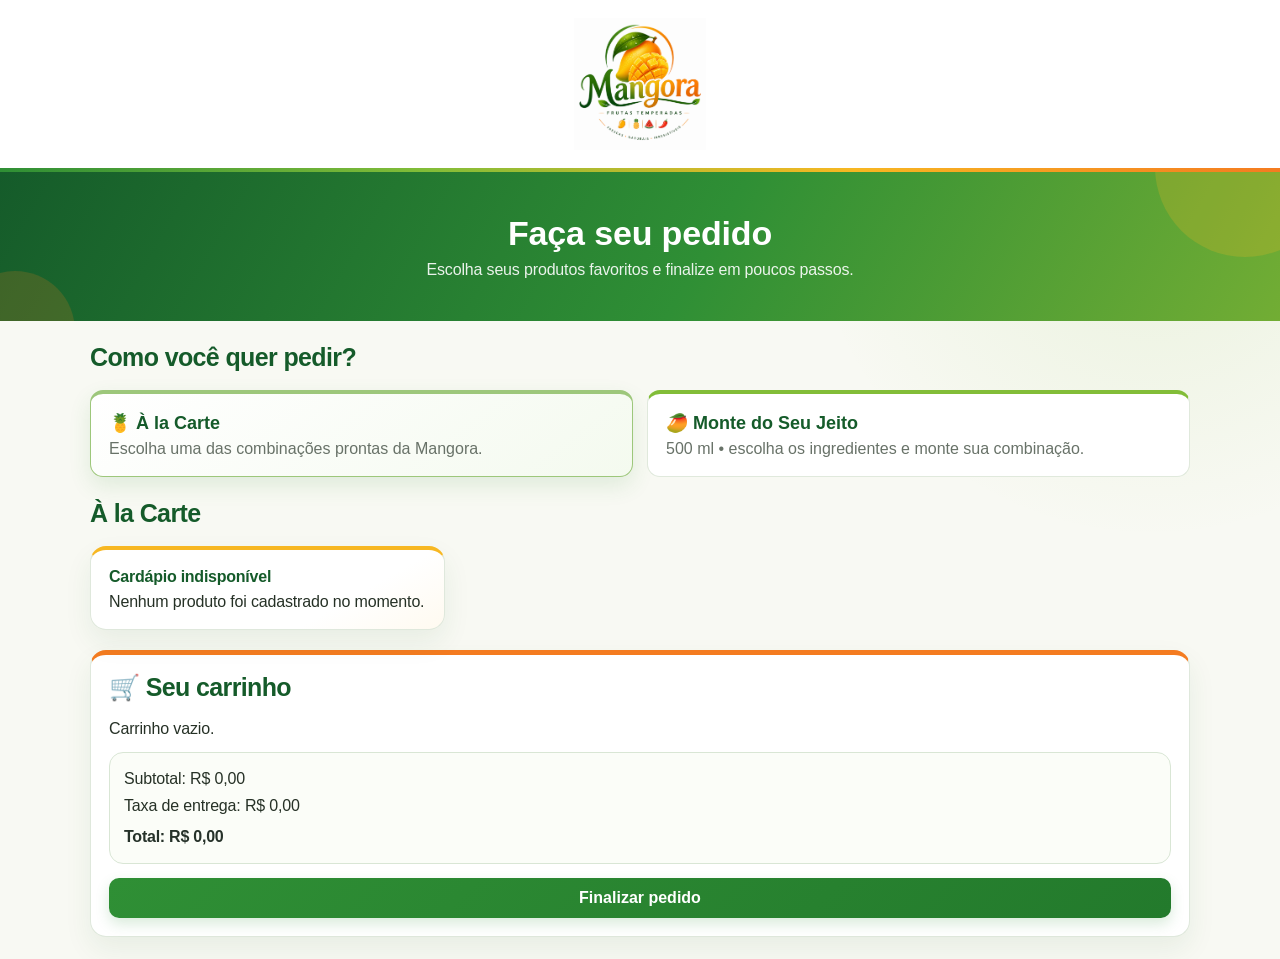
==== commit aecc7898: "Add files via upload" ====
--- a/cliente.html
+++ b/cliente.html
@@ -30,6 +30,34 @@
     .pix-chave-linha code{font-size:16px;font-weight:800;padding:8px 10px;background:#fff;border:1px dashed #7aad6d;border-radius:10px}
     .btn-copiar-pix{border:0;border-radius:10px;padding:9px 12px;background:#1f7a35;color:#fff;font-weight:800;cursor:pointer}
   </style>
+  <style>
+    .tipo-recebimento-cliente{margin:0 0 16px;padding:14px;border:1px solid rgba(21,91,42,.16);border-radius:14px;background:#f7fbf4}
+    .tipo-recebimento-titulo{display:block;font-weight:900;color:#155b2a;margin-bottom:9px}
+    .tipo-recebimento-botoes{display:grid;grid-template-columns:1fr 1fr;gap:9px}
+    .tipo-recebimento-btn{border:1px solid #d3dfcf;background:#fff;color:#29432f;border-radius:10px;padding:11px 8px;font-weight:850;cursor:pointer}
+    .tipo-recebimento-btn.ativo{background:#155b2a;color:#fff;border-color:#155b2a}
+    #avisoTipoRecebimento{display:block;margin-top:8px;color:#687268}
+    #campoEnderecoCliente input{width:100%}
+    @media(max-width:520px){.tipo-recebimento-botoes{grid-template-columns:1fr}}
+  </style>
+<style>
+.confirmacao-pedido-v23{max-width:620px;margin:28px auto;padding:26px 20px!important;text-align:center;border-radius:22px;background:linear-gradient(180deg,#fffdf6,#f4faef);border:1px solid rgba(21,91,42,.16);box-shadow:0 14px 38px rgba(28,69,38,.12)}
+.confirmacao-check{width:64px;height:64px;margin:0 auto 12px;border-radius:50%;display:grid;place-items:center;background:#1f7a35;color:#fff;font-size:34px;font-weight:900}
+.confirmacao-kicker{display:block;font-size:11px;font-weight:900;letter-spacing:.08em;color:#f47b20;margin-bottom:7px}
+.confirmacao-pedido-v23 h2{margin:0 0 5px;color:#155b2a}.numero-pedido-destaque{font-size:25px;margin:8px 0;color:#253a2a}.confirmacao-texto{color:#667069;margin:0 auto 18px;max-width:470px}
+.confirmacao-resumo-v23{display:grid;grid-template-columns:repeat(3,1fr);gap:10px;margin:16px 0}.confirmacao-resumo-v23>div{background:#fff;border:1px solid #dbe7d8;border-radius:13px;padding:12px 9px}.confirmacao-resumo-v23 span{display:block;font-size:11px;color:#727d75;margin-bottom:5px}.confirmacao-resumo-v23 strong{display:block;color:#17351f;font-size:14px}
+.acoes-confirmacao-v23{display:grid;grid-template-columns:1fr 1fr;gap:10px;margin-top:16px}.cliente-acao-secundaria{background:#fff!important;color:#155b2a!important;border:1px solid #155b2a!important}
+body.pedido-concluido-v23 .hero-cliente,body.pedido-concluido-v23 #secaoModoPedido,body.pedido-concluido-v23 #areaMonte,body.pedido-concluido-v23 #areaCarte,body.pedido-concluido-v23 #secaoCarrinho,body.pedido-concluido-v23 #formPedido,body.pedido-concluido-v23 #carrinhoFlutuante{display:none!important}
+body.pedido-concluido-v23 .cliente-main{padding-top:20px}
+@media(max-width:600px){.confirmacao-resumo-v23{grid-template-columns:1fr}.acoes-confirmacao-v23{grid-template-columns:1fr}.confirmacao-pedido-v23{margin:16px 0;padding:22px 14px!important}}
+</style>
+<style>
+.monte-v24-cabecalho{display:flex;justify-content:space-between;gap:18px;align-items:flex-start;margin-bottom:18px;padding:18px;border-radius:16px;background:#f7fbf4;border:1px solid rgba(21,91,42,.15)}
+.monte-v24-cabecalho h2{margin:3px 0 5px}.monte-v24-cabecalho p{margin:0;color:#667069}.monte-v24-kicker{font-size:11px;font-weight:900;letter-spacing:.08em;color:#f47b20}.monte-v24-a-partir{white-space:nowrap;background:#155b2a;color:#fff;padding:9px 12px;border-radius:10px}
+.monte-v24 .opcao-check{position:relative}.monte-v24 .opcao-check span{display:flex;justify-content:space-between;gap:8px;width:100%}.preco-adicional-v24{font-weight:900;color:#155b2a}
+.resumo-monte-v24 #precoMonte{display:block;font-size:22px;color:#155b2a;margin:12px 0}
+@media(max-width:600px){.monte-v24-cabecalho{flex-direction:column}.monte-v24-a-partir{white-space:normal}}
+</style>
 </head>
 <body class="site-cliente">
 
@@ -44,22 +72,47 @@
 
   <main class="cliente-main">
 
-    <section><h2>Como você quer pedir?</h2>
+    <section id="secaoModoPedido"><h2>Como você quer pedir?</h2>
       <div class="modo-pedido">
         <button class="modo-card ativo" id="btnCarte" onclick="abrirModo('carte')"><strong>🍍 À la Carte</strong><span>Escolha uma das combinações prontas da Mangora.</span></button>
-        <button class="modo-card" id="btnMonte" onclick="abrirModo('monte')"><strong>🥭 Monte do Seu Jeito</strong><span>Escolha tamanho, frutas, temperos e coberturas.</span></button>
-      </div>
-    </section>
-    <section id="areaMonte" class="configurador" style="display:none;"><h2>Monte do Seu Jeito</h2><div class="monte-vitrine"><img src="img/produtos/monte-seu-jeito.webp" alt="Monte do Seu Jeito" loading="lazy"></div>
-      <div class="passo"><h3>1. Tamanho</h3><label><input type="radio" name="tamanhoMonte" value="400" checked onchange="atualizarResumoMonte()"> 400 ml</label> <label><input type="radio" name="tamanhoMonte" value="500" onchange="atualizarResumoMonte()"> 500 ml</label></div>
-      <div class="passo"><h3>2. Frutas <small>até 2 inclusas</small></h3><div id="opcoesFrutas" class="grade-opcoes"></div></div>
-      <div class="passo"><h3>3. Temperos <small>até 3 inclusos</small></h3><div id="opcoesTemperos" class="grade-opcoes"></div></div>
-      <div class="passo"><h3>4. Coberturas <small>até 2 inclusas</small></h3><div id="opcoesCoberturas" class="grade-opcoes"></div></div>
-      <div class="resumo-monte"><h3>Resumo</h3><div id="resumoMonte"></div><strong id="precoMonte"></strong><button class="cliente-acao" onclick="adicionarMonteCarrinho()">Adicionar ao carrinho</button></div>
+        <button class="modo-card" id="btnMonte" onclick="abrirModo('monte')"><strong>🥭 Monte do Seu Jeito</strong><span>500 ml • escolha os ingredientes e monte sua combinação.</span></button>
+      </div>
+    </section>
+    <section id="areaMonte" class="configurador monte-v24" style="display:none;">
+      <div class="monte-v24-cabecalho">
+        <div>
+          <span class="monte-v24-kicker">PERSONALIZE SEU COPO</span>
+          <h2>🥭 Monte do Seu Jeito</h2>
+          <p>500 ml • Base R$ 5,00 • escolha pelo menos 1 fruta</p>
+        </div>
+        <strong class="monte-v24-a-partir">A partir de R$ 12,00</strong>
+      </div>
+
+      <div class="passo">
+        <h3>1. Frutas <small>obrigatório escolher pelo menos 1</small></h3>
+        <div id="opcoesFrutas" class="grade-opcoes"></div>
+      </div>
+
+      <div class="passo">
+        <h3>2. Temperos <small>R$ 2,00 cada • escolha quantos quiser</small></h3>
+        <div id="opcoesTemperos" class="grade-opcoes"></div>
+      </div>
+
+      <div class="passo">
+        <h3>3. Caldas e cremes <small>escolha quantos quiser</small></h3>
+        <div id="opcoesCoberturas" class="grade-opcoes"></div>
+      </div>
+
+      <div class="resumo-monte resumo-monte-v24">
+        <h3>Seu copo de 500 ml</h3>
+        <div id="resumoMonte"></div>
+        <strong id="precoMonte"></strong>
+        <button class="cliente-acao" onclick="adicionarMonteCarrinho()">Adicionar ao carrinho</button>
+      </div>
     </section>
     <section id="areaCarte"><h2>À la Carte</h2><div id="listaProdutos"></div></section>
 
-    <section class="carrinho-box">
+    <section id="secaoCarrinho" class="carrinho-box">
       <h2>🛒 Seu carrinho</h2>
       <div id="itensCarrinho">
         <p>Carrinho vazio.</p>
@@ -77,9 +130,20 @@
     <section id="formPedido" class="form-box" style="display:none;">
       <h2>Dados do pedido</h2>
 
+      <div class="tipo-recebimento-cliente">
+        <span class="tipo-recebimento-titulo">Como você quer receber?</span>
+        <div class="tipo-recebimento-botoes">
+          <button type="button" id="btnTipoDelivery" class="tipo-recebimento-btn ativo" onclick="selecionarTipoRecebimento('Delivery')">🛵 Delivery</button>
+          <button type="button" id="btnTipoRetirada" class="tipo-recebimento-btn" onclick="selecionarTipoRecebimento('Retirada na loja')">🏪 Retirada na loja</button>
+        </div>
+        <small id="avisoTipoRecebimento">Delivery possui taxa fixa de R$ 5,00.</small>
+      </div>
+
       <input id="nome" placeholder="Nome">
       <input id="telefone" placeholder="WhatsApp">
-      <input id="endereco" placeholder="Endereço">
+      <div id="campoEnderecoCliente">
+        <input id="endereco" placeholder="Endereço para entrega">
+      </div>
 
       <label for="pagamento"><strong>Forma de pagamento</strong></label>
       <select id="pagamento" onchange="atualizarPagamentoCliente()">
@@ -103,15 +167,26 @@
       <button class="cliente-acao" onclick="enviarPedido()">Enviar pedido</button>
     </section>
 
-    <section id="confirmacaoPedido" class="confirmacao-box" style="display:none;">
-      <h2>🥭 Pedido recebido!</h2>
-      <h3 id="numeroPedido"></h3>
-      <div class="status-box" id="statusPedido">🟢 Recebido</div>
+    <section id="confirmacaoPedido" class="confirmacao-box confirmacao-pedido-v23" style="display:none;">
+      <div class="confirmacao-check">✓</div>
+      <span class="confirmacao-kicker">PEDIDO ENVIADO PARA A MANGORA</span>
+      <h2>Pedido realizado com sucesso!</h2>
+      <h3 id="numeroPedido" class="numero-pedido-destaque"></h3>
+      <p class="confirmacao-texto">Recebemos seu pedido e ele já foi enviado para a loja.</p>
+
+      <div class="confirmacao-resumo-v23">
+        <div><span>Recebimento</span><strong id="tipoRecebimentoConfirmacao">—</strong></div>
+        <div><span>Total</span><strong id="totalConfirmacao">R$ 0,00</strong></div>
+        <div><span>Pagamento</span><strong id="pagamentoConfirmacao">—</strong></div>
+      </div>
+
+      <div class="status-box" id="statusPedido">🟢 Pedido recebido</div>
       <div id="resumoPagamentoConfirmacao" class="pix-confirmacao" style="display:none;"></div>
 
-      <button class="cliente-acao" style="margin-top:14px;" onclick="acompanharPedido()">
-        Acompanhar meu pedido
-      </button>
+      <div class="acoes-confirmacao-v23">
+        <button class="cliente-acao" onclick="acompanharPedido()">📍 Acompanhar meu pedido</button>
+        <button class="cliente-acao cliente-acao-secundaria" onclick="fazerNovoPedido()">🥭 Fazer novo pedido</button>
+      </div>
     </section>
 
   </main>
